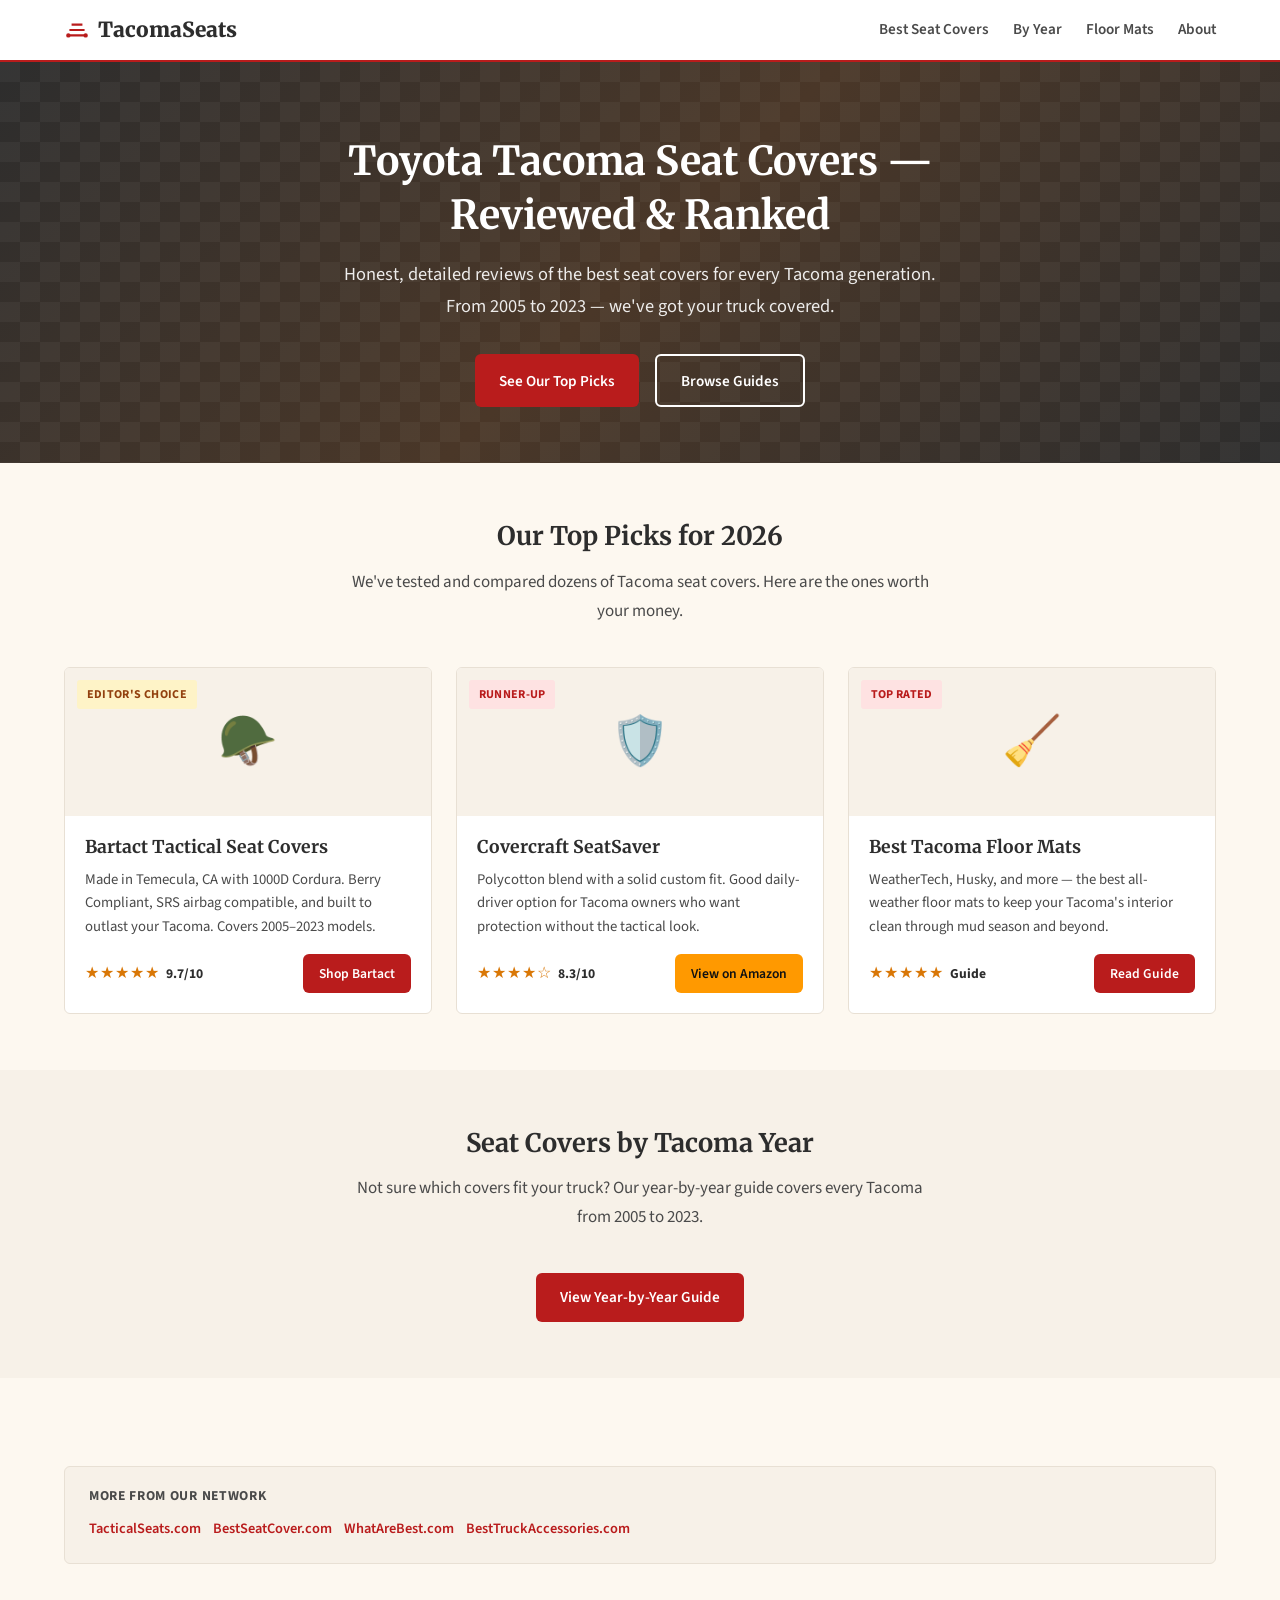
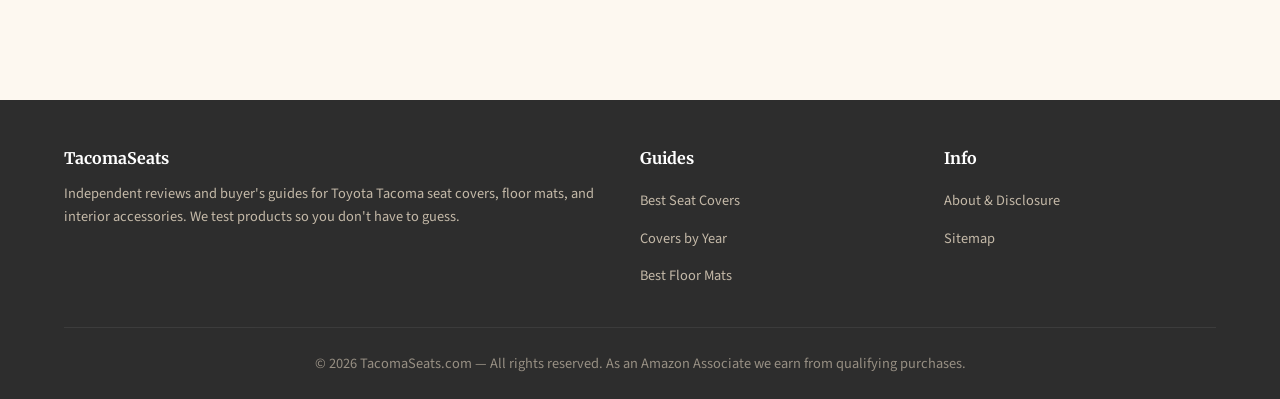
==== index.html @ e882f4e3 "Initial build: TacomaSeats.com - T2 Magazine template" ====
<!DOCTYPE html>
<html lang="en">
<head>
  <meta charset="UTF-8">
  <meta name="viewport" content="width=device-width, initial-scale=1.0">
  <title>Tacoma Seats — Best Seat Covers for Toyota Tacoma</title>
  <meta name="description" content="Find the best seat covers for your Toyota Tacoma. Expert reviews, year-by-year guides, and honest recommendations for 2005-2023 models.">
  <meta name="robots" content="index, follow">
  <link rel="canonical" href="https://tacomaseats.com/">
  <link rel="preconnect" href="https://fonts.googleapis.com">
  <link rel="preconnect" href="https://fonts.gstatic.com" crossorigin>
  <link href="https://fonts.googleapis.com/css2?family=Merriweather:wght@400;700;900&family=Source+Sans+Pro:wght@400;600;700&display=swap" rel="stylesheet">
  <link rel="stylesheet" href="css/style.css">

  <!-- Open Graph -->
  <meta property="og:title" content="Tacoma Seats — Best Seat Covers for Toyota Tacoma">
  <meta property="og:description" content="Expert reviews of the best seat covers for Toyota Tacoma. Honest buyer's guides for 2005-2023 models.">
  <meta property="og:type" content="website">
  <meta property="og:url" content="https://tacomaseats.com/">
  <meta property="og:site_name" content="Tacoma Seats">

  <!-- JSON-LD: WebSite -->
  <script type="application/ld+json">
  {
    "@context": "https://schema.org",
    "@type": "WebSite",
    "name": "Tacoma Seats",
    "url": "https://tacomaseats.com/",
    "description": "Expert reviews and buyer's guides for Toyota Tacoma seat covers and accessories.",
    "potentialAction": {
      "@type": "SearchAction",
      "target": "https://tacomaseats.com/?q={search_term_string}",
      "query-input": "required name=search_term_string"
    }
  }
  </script>

  <!-- JSON-LD: BreadcrumbList -->
  <script type="application/ld+json">
  {
    "@context": "https://schema.org",
    "@type": "BreadcrumbList",
    "itemListElement": [
      {
        "@type": "ListItem",
        "position": 1,
        "name": "Home",
        "item": "https://tacomaseats.com/"
      }
    ]
  }
  </script>
</head>
<body>

  <!-- Navbar -->
  <nav class="navbar" role="navigation" aria-label="Main navigation">
    <div class="container">
      <a href="/" class="navbar-brand">
        <svg xmlns="http://www.w3.org/2000/svg" viewBox="0 0 24 24" fill="none" stroke="currentColor" stroke-width="2"><path d="M5 17h14M5 12h14M7 7h10"/><circle cx="4" cy="17" r="1" fill="currentColor"/><circle cx="20" cy="17" r="1" fill="currentColor"/></svg>
        TacomaSeats
      </a>
      <button class="nav-toggle" aria-label="Toggle navigation" aria-expanded="false">
        <svg xmlns="http://www.w3.org/2000/svg" fill="none" viewBox="0 0 24 24" stroke="currentColor" stroke-width="2"><path stroke-linecap="round" stroke-linejoin="round" d="M4 6h16M4 12h16M4 18h16"/></svg>
      </button>
      <ul class="nav-links">
        <li><a href="best-tacoma-seat-covers.html">Best Seat Covers</a></li>
        <li><a href="tacoma-seat-covers-by-year.html">By Year</a></li>
        <li><a href="best-tacoma-floor-mats.html">Floor Mats</a></li>
        <li><a href="about.html">About</a></li>
      </ul>
    </div>
  </nav>

  <!-- Hero -->
  <section class="hero">
    <div class="container">
      <h1>Toyota Tacoma Seat Covers — Reviewed &amp; Ranked</h1>
      <p>Honest, detailed reviews of the best seat covers for every Tacoma generation. From 2005 to 2023 — we've got your truck covered.</p>
      <div class="hero-buttons">
        <a href="best-tacoma-seat-covers.html" class="btn btn-primary">See Our Top Picks</a>
        <a href="#featured" class="btn btn-outline">Browse Guides</a>
      </div>
    </div>
  </section>

  <!-- Featured Picks -->
  <section class="section" id="featured">
    <div class="container">
      <div class="section-header">
        <h2>Our Top Picks for 2026</h2>
        <p>We've tested and compared dozens of Tacoma seat covers. Here are the ones worth your money.</p>
      </div>
      <div class="card-grid">

        <!-- Card 1: Bartact -->
        <div class="card">
          <div class="card-image">
            <span class="card-badge card-badge-gold">Editor's Choice</span>
            🪖
          </div>
          <div class="card-body">
            <h3 class="card-title"><a href="best-tacoma-seat-covers.html">Bartact Tactical Seat Covers</a></h3>
            <p class="card-text">Made in Temecula, CA with 1000D Cordura. Berry Compliant, SRS airbag compatible, and built to outlast your Tacoma. Covers 2005–2023 models.</p>
            <div class="card-footer">
              <div class="rating">
                <span class="stars">★★★★★</span>
                <span class="rating-score">9.7/10</span>
              </div>
              <a href="https://bartact.com" class="btn btn-primary btn-sm" target="_blank" rel="noopener">Shop Bartact</a>
            </div>
          </div>
        </div>

        <!-- Card 2: Covercraft -->
        <div class="card">
          <div class="card-image">
            <span class="card-badge">Runner-Up</span>
            🛡️
          </div>
          <div class="card-body">
            <h3 class="card-title"><a href="best-tacoma-seat-covers.html#covercraft">Covercraft SeatSaver</a></h3>
            <p class="card-text">Polycotton blend with a solid custom fit. Good daily-driver option for Tacoma owners who want protection without the tactical look.</p>
            <div class="card-footer">
              <div class="rating">
                <span class="stars">★★★★☆</span>
                <span class="rating-score">8.3/10</span>
              </div>
              <a href="https://www.amazon.com/dp/B00KMMERLI?tag=brazenprodu01-20" class="btn btn-amazon btn-sm" target="_blank" rel="noopener nofollow">View on Amazon</a>
            </div>
          </div>
        </div>

        <!-- Card 3: Floor Mats -->
        <div class="card">
          <div class="card-image">
            <span class="card-badge">Top Rated</span>
            🧹
          </div>
          <div class="card-body">
            <h3 class="card-title"><a href="best-tacoma-floor-mats.html">Best Tacoma Floor Mats</a></h3>
            <p class="card-text">WeatherTech, Husky, and more — the best all-weather floor mats to keep your Tacoma's interior clean through mud season and beyond.</p>
            <div class="card-footer">
              <div class="rating">
                <span class="stars">★★★★★</span>
                <span class="rating-score">Guide</span>
              </div>
              <a href="best-tacoma-floor-mats.html" class="btn btn-primary btn-sm">Read Guide</a>
            </div>
          </div>
        </div>

      </div>
    </div>
  </section>

  <!-- Year Guide Teaser -->
  <section class="section" style="background: var(--color-sidebar-bg);">
    <div class="container">
      <div class="section-header">
        <h2>Seat Covers by Tacoma Year</h2>
        <p>Not sure which covers fit your truck? Our year-by-year guide covers every Tacoma from 2005 to 2023.</p>
      </div>
      <div style="text-align:center;">
        <a href="tacoma-seat-covers-by-year.html" class="btn btn-primary">View Year-by-Year Guide</a>
      </div>
    </div>
  </section>

  <!-- Cross-Links -->
  <section class="section">
    <div class="container">
      <div class="cross-links">
        <h4>More from Our Network</h4>
        <ul class="cross-links-list">
          <li><a href="https://tacticalseats.com" target="_blank" rel="noopener">TacticalSeats.com</a></li>
          <li><a href="https://bestseatcover.com" target="_blank" rel="noopener">BestSeatCover.com</a></li>
          <li><a href="https://whatarebest.com" target="_blank" rel="noopener">WhatAreBest.com</a></li>
          <li><a href="https://besttruckaccessories.com" target="_blank" rel="noopener">BestTruckAccessories.com</a></li>
        </ul>
      </div>
    </div>
  </section>

  <!-- Footer -->
  <footer class="footer">
    <div class="container">
      <div class="footer-grid">
        <div>
          <h4>TacomaSeats</h4>
          <p>Independent reviews and buyer's guides for Toyota Tacoma seat covers, floor mats, and interior accessories. We test products so you don't have to guess.</p>
        </div>
        <div>
          <h4>Guides</h4>
          <ul>
            <li><a href="best-tacoma-seat-covers.html">Best Seat Covers</a></li>
            <li><a href="tacoma-seat-covers-by-year.html">Covers by Year</a></li>
            <li><a href="best-tacoma-floor-mats.html">Best Floor Mats</a></li>
          </ul>
        </div>
        <div>
          <h4>Info</h4>
          <ul>
            <li><a href="about.html">About &amp; Disclosure</a></li>
            <li><a href="sitemap.xml">Sitemap</a></li>
          </ul>
        </div>
      </div>
      <div class="footer-bottom">
        <p>&copy; 2026 TacomaSeats.com — All rights reserved. As an Amazon Associate we earn from qualifying purchases.</p>
      </div>
    </div>
  </footer>

  <script src="js/main.js"></script>
</body>
</html>
---- css/style.css ----
/* T2 Magazine Template — TacomaSeats.com */
/* Fonts: Merriweather (headings) + Source Sans Pro (body) via Google Fonts */

*, *::before, *::after {
  box-sizing: border-box;
  margin: 0;
  padding: 0;
}

:root {
  --color-bg: #FDF8F0;
  --color-card: #FFFFFF;
  --color-heading: #2D2D2D;
  --color-body: #4A4A4A;
  --color-accent: #B91C1C;
  --color-accent-hover: #991B1B;
  --color-accent-light: #FEE2E2;
  --color-border: #E8E0D4;
  --color-footer-bg: #2D2D2D;
  --color-footer-text: #C4B9A8;
  --color-badge-bg: #FEE2E2;
  --color-badge-text: #B91C1C;
  --color-star: #D97706;
  --color-pros: #059669;
  --color-cons: #DC2626;
  --color-sidebar-bg: #F7F1E8;
  --font-body: 'Source Sans Pro', -apple-system, BlinkMacSystemFont, 'Segoe UI', sans-serif;
  --font-heading: 'Merriweather', Georgia, 'Times New Roman', serif;
  --max-width: 1200px;
  --content-width: 780px;
  --sidebar-width: 340px;
  --radius: 6px;
  --shadow: 0 1px 3px rgba(0,0,0,0.08);
  --shadow-md: 0 4px 8px rgba(0,0,0,0.1);
  --shadow-lg: 0 8px 20px rgba(0,0,0,0.12);
}

html {
  scroll-behavior: smooth;
  -webkit-text-size-adjust: 100%;
}

body {
  font-family: var(--font-body);
  color: var(--color-body);
  background: var(--color-bg);
  line-height: 1.75;
  font-size: 17px;
  -webkit-font-smoothing: antialiased;
}

h1, h2, h3, h4, h5, h6 {
  font-family: var(--font-heading);
  color: var(--color-heading);
  line-height: 1.35;
  font-weight: 700;
}

h1 { font-size: 2.1rem; margin-bottom: 1rem; }
h2 { font-size: 1.6rem; margin-bottom: 0.85rem; }
h3 { font-size: 1.25rem; margin-bottom: 0.65rem; }
h4 { font-size: 1.05rem; }

a {
  color: var(--color-accent);
  text-decoration: none;
  transition: color 0.2s;
}
a:hover { color: var(--color-accent-hover); }

img { max-width: 100%; height: auto; display: block; }

.container {
  max-width: var(--max-width);
  margin: 0 auto;
  padding: 0 1.5rem;
}

/* ─── NAVBAR ─── */
.navbar {
  background: var(--color-card);
  border-bottom: 2px solid var(--color-accent);
  position: sticky;
  top: 0;
  z-index: 100;
}
.navbar .container {
  display: flex;
  align-items: center;
  justify-content: space-between;
  height: 60px;
}
.navbar-brand {
  font-family: var(--font-heading);
  font-size: 1.3rem;
  font-weight: 900;
  color: var(--color-heading);
  display: flex;
  align-items: center;
  gap: 0.5rem;
}
.navbar-brand:hover { color: var(--color-heading); }
.navbar-brand svg {
  width: 26px;
  height: 26px;
  color: var(--color-accent);
}
.nav-links {
  display: flex;
  list-style: none;
  gap: 1.5rem;
  align-items: center;
}
.nav-links a {
  color: var(--color-body);
  font-size: 0.95rem;
  font-weight: 600;
  transition: color 0.2s;
}
.nav-links a:hover { color: var(--color-accent); }
.nav-toggle {
  display: none;
  background: none;
  border: none;
  cursor: pointer;
  padding: 0.5rem;
}
.nav-toggle svg {
  width: 24px;
  height: 24px;
  color: var(--color-heading);
}

/* ─── HERO ─── */
.hero {
  background: linear-gradient(135deg, #2D2D2D 0%, #4A3728 50%, #2D2D2D 100%);
  color: #fff;
  padding: 4.5rem 0 3.5rem;
  text-align: center;
  position: relative;
  overflow: hidden;
}
.hero::before {
  content: '';
  position: absolute;
  inset: 0;
  background: url("data:image/svg+xml,%3Csvg width='40' height='40' viewBox='0 0 40 40' xmlns='http://www.w3.org/2000/svg'%3E%3Cg fill='%23ffffff' fill-opacity='0.04'%3E%3Cpath d='M20 20h20v20H20zM0 0h20v20H0z'/%3E%3C/g%3E%3C/svg%3E");
}
.hero h1 {
  color: #fff;
  font-size: 2.5rem;
  max-width: 700px;
  margin: 0 auto 1rem;
  position: relative;
}
.hero p {
  font-size: 1.15rem;
  max-width: 600px;
  margin: 0 auto 2rem;
  opacity: 0.9;
  position: relative;
}
.hero-buttons {
  display: flex;
  gap: 1rem;
  justify-content: center;
  flex-wrap: wrap;
  position: relative;
}

/* ─── BUTTONS ─── */
.btn {
  display: inline-flex;
  align-items: center;
  gap: 0.4rem;
  padding: 0.7rem 1.5rem;
  border-radius: var(--radius);
  font-weight: 600;
  font-size: 0.95rem;
  transition: all 0.2s;
  cursor: pointer;
  border: none;
  text-decoration: none;
}
.btn-primary {
  background: var(--color-accent);
  color: #fff;
}
.btn-primary:hover {
  background: var(--color-accent-hover);
  color: #fff;
}
.btn-outline {
  border: 2px solid #fff;
  color: #fff;
  background: transparent;
}
.btn-outline:hover {
  background: rgba(255,255,255,0.1);
  color: #fff;
}
.btn-amazon {
  background: #FF9900;
  color: #111;
}
.btn-amazon:hover {
  background: #E88B00;
  color: #111;
}
.btn-sm {
  padding: 0.45rem 1rem;
  font-size: 0.85rem;
}

/* ─── MAGAZINE LAYOUT ─── */
.magazine-layout {
  display: grid;
  grid-template-columns: 1fr var(--sidebar-width);
  gap: 2.5rem;
  align-items: start;
}
.main-content {
  min-width: 0;
}

/* ─── SIDEBAR ─── */
.sidebar {
  position: sticky;
  top: 80px;
}
.sidebar-widget {
  background: var(--color-sidebar-bg);
  border: 1px solid var(--color-border);
  border-radius: var(--radius);
  padding: 1.5rem;
  margin-bottom: 1.5rem;
}
.sidebar-widget h3 {
  font-size: 1rem;
  margin-bottom: 0.75rem;
  padding-bottom: 0.5rem;
  border-bottom: 2px solid var(--color-accent);
  color: var(--color-heading);
}
.sidebar-widget ul {
  list-style: none;
  padding: 0;
}
.sidebar-widget li {
  padding: 0.4rem 0;
  border-bottom: 1px solid var(--color-border);
}
.sidebar-widget li:last-child { border-bottom: none; }
.sidebar-widget li a {
  color: var(--color-body);
  font-weight: 500;
  font-size: 0.9rem;
}
.sidebar-widget li a:hover { color: var(--color-accent); }

/* ─── SECTIONS ─── */
.section {
  padding: 3.5rem 0;
}
.section-header {
  text-align: center;
  margin-bottom: 2.5rem;
}
.section-header p {
  max-width: 600px;
  margin: 0.5rem auto 0;
  color: var(--color-body);
}

/* ─── CARDS ─── */
.card-grid {
  display: grid;
  grid-template-columns: repeat(auto-fill, minmax(300px, 1fr));
  gap: 1.5rem;
}
.card {
  background: var(--color-card);
  border: 1px solid var(--color-border);
  border-radius: var(--radius);
  overflow: hidden;
  transition: box-shadow 0.2s, transform 0.2s;
}
.card:hover {
  box-shadow: var(--shadow-md);
  transform: translateY(-2px);
}
.card-image {
  background: var(--color-sidebar-bg);
  padding: 2rem;
  text-align: center;
  font-size: 3rem;
  position: relative;
  min-height: 120px;
  display: flex;
  align-items: center;
  justify-content: center;
}
.card-badge {
  position: absolute;
  top: 0.75rem;
  left: 0.75rem;
  background: var(--color-badge-bg);
  color: var(--color-badge-text);
  font-size: 0.75rem;
  font-weight: 700;
  padding: 0.25rem 0.6rem;
  border-radius: 3px;
  text-transform: uppercase;
  letter-spacing: 0.03em;
}
.card-badge-gold {
  background: #FEF3C7;
  color: #92400E;
}
.card-body {
  padding: 1.25rem;
}
.card-title {
  font-size: 1.1rem;
  margin-bottom: 0.5rem;
}
.card-title a { color: var(--color-heading); }
.card-title a:hover { color: var(--color-accent); }
.card-text {
  font-size: 0.92rem;
  margin-bottom: 1rem;
  line-height: 1.6;
}
.card-footer {
  display: flex;
  align-items: center;
  justify-content: space-between;
  gap: 0.75rem;
  flex-wrap: wrap;
}

/* ─── RATINGS ─── */
.rating {
  display: flex;
  align-items: center;
  gap: 0.4rem;
}
.stars {
  color: var(--color-star);
  font-size: 1rem;
  letter-spacing: 1px;
}
.rating-score {
  font-weight: 700;
  font-size: 0.85rem;
  color: var(--color-heading);
}

/* ─── PRODUCT REVIEW BLOCKS ─── */
.product-review {
  background: var(--color-card);
  border: 1px solid var(--color-border);
  border-radius: var(--radius);
  padding: 2rem;
  margin-bottom: 2rem;
}
.product-review.featured {
  border-left: 4px solid var(--color-accent);
}
.product-header {
  display: flex;
  align-items: flex-start;
  gap: 1.5rem;
  margin-bottom: 1.25rem;
}
.product-icon {
  font-size: 2.5rem;
  flex-shrink: 0;
  background: var(--color-sidebar-bg);
  width: 70px;
  height: 70px;
  display: flex;
  align-items: center;
  justify-content: center;
  border-radius: var(--radius);
}
.product-info { flex: 1; }
.product-info h3 {
  margin-bottom: 0.25rem;
}
.product-meta {
  font-size: 0.85rem;
  color: var(--color-body);
  opacity: 0.8;
}
.product-description {
  margin-bottom: 1.25rem;
  line-height: 1.75;
}
.pros-cons {
  display: grid;
  grid-template-columns: 1fr 1fr;
  gap: 1.25rem;
  margin-bottom: 1.25rem;
}
.pros h4, .cons h4 {
  font-family: var(--font-body);
  font-size: 0.9rem;
  font-weight: 700;
  text-transform: uppercase;
  letter-spacing: 0.05em;
  margin-bottom: 0.5rem;
}
.pros h4 { color: var(--color-pros); }
.cons h4 { color: var(--color-cons); }
.pros ul, .cons ul {
  list-style: none;
  padding: 0;
}
.pros li, .cons li {
  padding: 0.3rem 0;
  font-size: 0.9rem;
  padding-left: 1.2rem;
  position: relative;
}
.pros li::before {
  content: '✓';
  position: absolute;
  left: 0;
  color: var(--color-pros);
  font-weight: 700;
}
.cons li::before {
  content: '✗';
  position: absolute;
  left: 0;
  color: var(--color-cons);
  font-weight: 700;
}
.product-cta {
  display: flex;
  align-items: center;
  gap: 1rem;
  flex-wrap: wrap;
}

/* ─── BREADCRUMBS ─── */
.breadcrumbs {
  padding: 1rem 0;
  font-size: 0.85rem;
}
.breadcrumbs ol {
  list-style: none;
  display: flex;
  flex-wrap: wrap;
  gap: 0.3rem;
}
.breadcrumbs li::after {
  content: '›';
  margin-left: 0.3rem;
  color: var(--color-body);
  opacity: 0.5;
}
.breadcrumbs li:last-child::after { content: ''; }
.breadcrumbs a { color: var(--color-body); }
.breadcrumbs a:hover { color: var(--color-accent); }

/* ─── ARTICLE CONTENT ─── */
.article-content h2 {
  margin-top: 2.5rem;
  padding-top: 1.5rem;
  border-top: 1px solid var(--color-border);
}
.article-content h2:first-child {
  margin-top: 0;
  padding-top: 0;
  border-top: none;
}
.article-content p {
  margin-bottom: 1.25rem;
}
.article-content ul, .article-content ol {
  margin-bottom: 1.25rem;
  padding-left: 1.5rem;
}
.article-content li {
  margin-bottom: 0.4rem;
}

/* ─── FAQ ─── */
.faq-section {
  margin-top: 2.5rem;
}
.faq-item {
  border-bottom: 1px solid var(--color-border);
  padding: 1rem 0;
}
.faq-item summary {
  font-family: var(--font-heading);
  font-weight: 700;
  font-size: 1.05rem;
  color: var(--color-heading);
  cursor: pointer;
  list-style: none;
  display: flex;
  justify-content: space-between;
  align-items: center;
}
.faq-item summary::after {
  content: '+';
  font-size: 1.3rem;
  color: var(--color-accent);
  font-weight: 700;
  flex-shrink: 0;
  margin-left: 1rem;
}
.faq-item[open] summary::after { content: '−'; }
.faq-item summary::-webkit-details-marker { display: none; }
.faq-answer {
  padding-top: 0.75rem;
  line-height: 1.7;
}

/* ─── YEAR TABLE ─── */
.year-table {
  width: 100%;
  border-collapse: collapse;
  margin: 1.5rem 0;
  background: var(--color-card);
  border-radius: var(--radius);
  overflow: hidden;
  border: 1px solid var(--color-border);
}
.year-table th, .year-table td {
  padding: 0.75rem 1rem;
  text-align: left;
  border-bottom: 1px solid var(--color-border);
  font-size: 0.92rem;
}
.year-table th {
  background: var(--color-sidebar-bg);
  font-family: var(--font-heading);
  font-weight: 700;
  color: var(--color-heading);
  font-size: 0.85rem;
  text-transform: uppercase;
  letter-spacing: 0.03em;
}
.year-table tr:last-child td { border-bottom: none; }
.year-table tr:hover td { background: var(--color-sidebar-bg); }

/* ─── FOOTER ─── */
.footer {
  background: var(--color-footer-bg);
  color: var(--color-footer-text);
  padding: 3rem 0 1.5rem;
  margin-top: 3rem;
}
.footer-grid {
  display: grid;
  grid-template-columns: 2fr 1fr 1fr;
  gap: 2rem;
  margin-bottom: 2rem;
}
.footer h4 {
  color: #fff;
  font-size: 1rem;
  margin-bottom: 0.75rem;
}
.footer p {
  font-size: 0.9rem;
  line-height: 1.6;
}
.footer ul {
  list-style: none;
  padding: 0;
}
.footer li { padding: 0.25rem 0; }
.footer a {
  color: var(--color-footer-text);
  font-size: 0.9rem;
}
.footer a:hover { color: #fff; }
.footer-bottom {
  border-top: 1px solid rgba(255,255,255,0.1);
  padding-top: 1.5rem;
  text-align: center;
  font-size: 0.8rem;
  opacity: 0.7;
}

/* ─── CROSS-LINKS BAR ─── */
.cross-links {
  background: var(--color-sidebar-bg);
  border: 1px solid var(--color-border);
  border-radius: var(--radius);
  padding: 1.25rem 1.5rem;
  margin: 2rem 0;
}
.cross-links h4 {
  font-family: var(--font-body);
  font-size: 0.85rem;
  text-transform: uppercase;
  letter-spacing: 0.05em;
  color: var(--color-body);
  margin-bottom: 0.5rem;
}
.cross-links-list {
  display: flex;
  flex-wrap: wrap;
  gap: 0.75rem;
  list-style: none;
  padding: 0;
}
.cross-links-list a {
  font-size: 0.9rem;
  font-weight: 600;
}

/* ─── DISCLOSURE BOX ─── */
.disclosure-box {
  background: var(--color-accent-light);
  border: 1px solid var(--color-accent);
  border-radius: var(--radius);
  padding: 1rem 1.25rem;
  font-size: 0.85rem;
  margin-bottom: 2rem;
  line-height: 1.6;
}

/* ─── RESPONSIVE ─── */
@media (max-width: 900px) {
  .magazine-layout {
    grid-template-columns: 1fr;
  }
  .sidebar {
    position: static;
  }
  .footer-grid {
    grid-template-columns: 1fr;
  }
  .pros-cons {
    grid-template-columns: 1fr;
  }
}

@media (max-width: 640px) {
  .nav-links { display: none; }
  .nav-links.active {
    display: flex;
    flex-direction: column;
    position: absolute;
    top: 60px;
    left: 0;
    right: 0;
    background: var(--color-card);
    padding: 1rem 1.5rem;
    border-bottom: 2px solid var(--color-accent);
    box-shadow: var(--shadow-md);
    gap: 0;
  }
  .nav-links.active li { padding: 0.6rem 0; }
  .nav-toggle { display: block; }
  .hero h1 { font-size: 1.75rem; }
  .hero { padding: 3rem 0 2.5rem; }
  h1 { font-size: 1.6rem; }
  h2 { font-size: 1.3rem; }
  .product-header { flex-direction: column; }
  .card-grid { grid-template-columns: 1fr; }
}
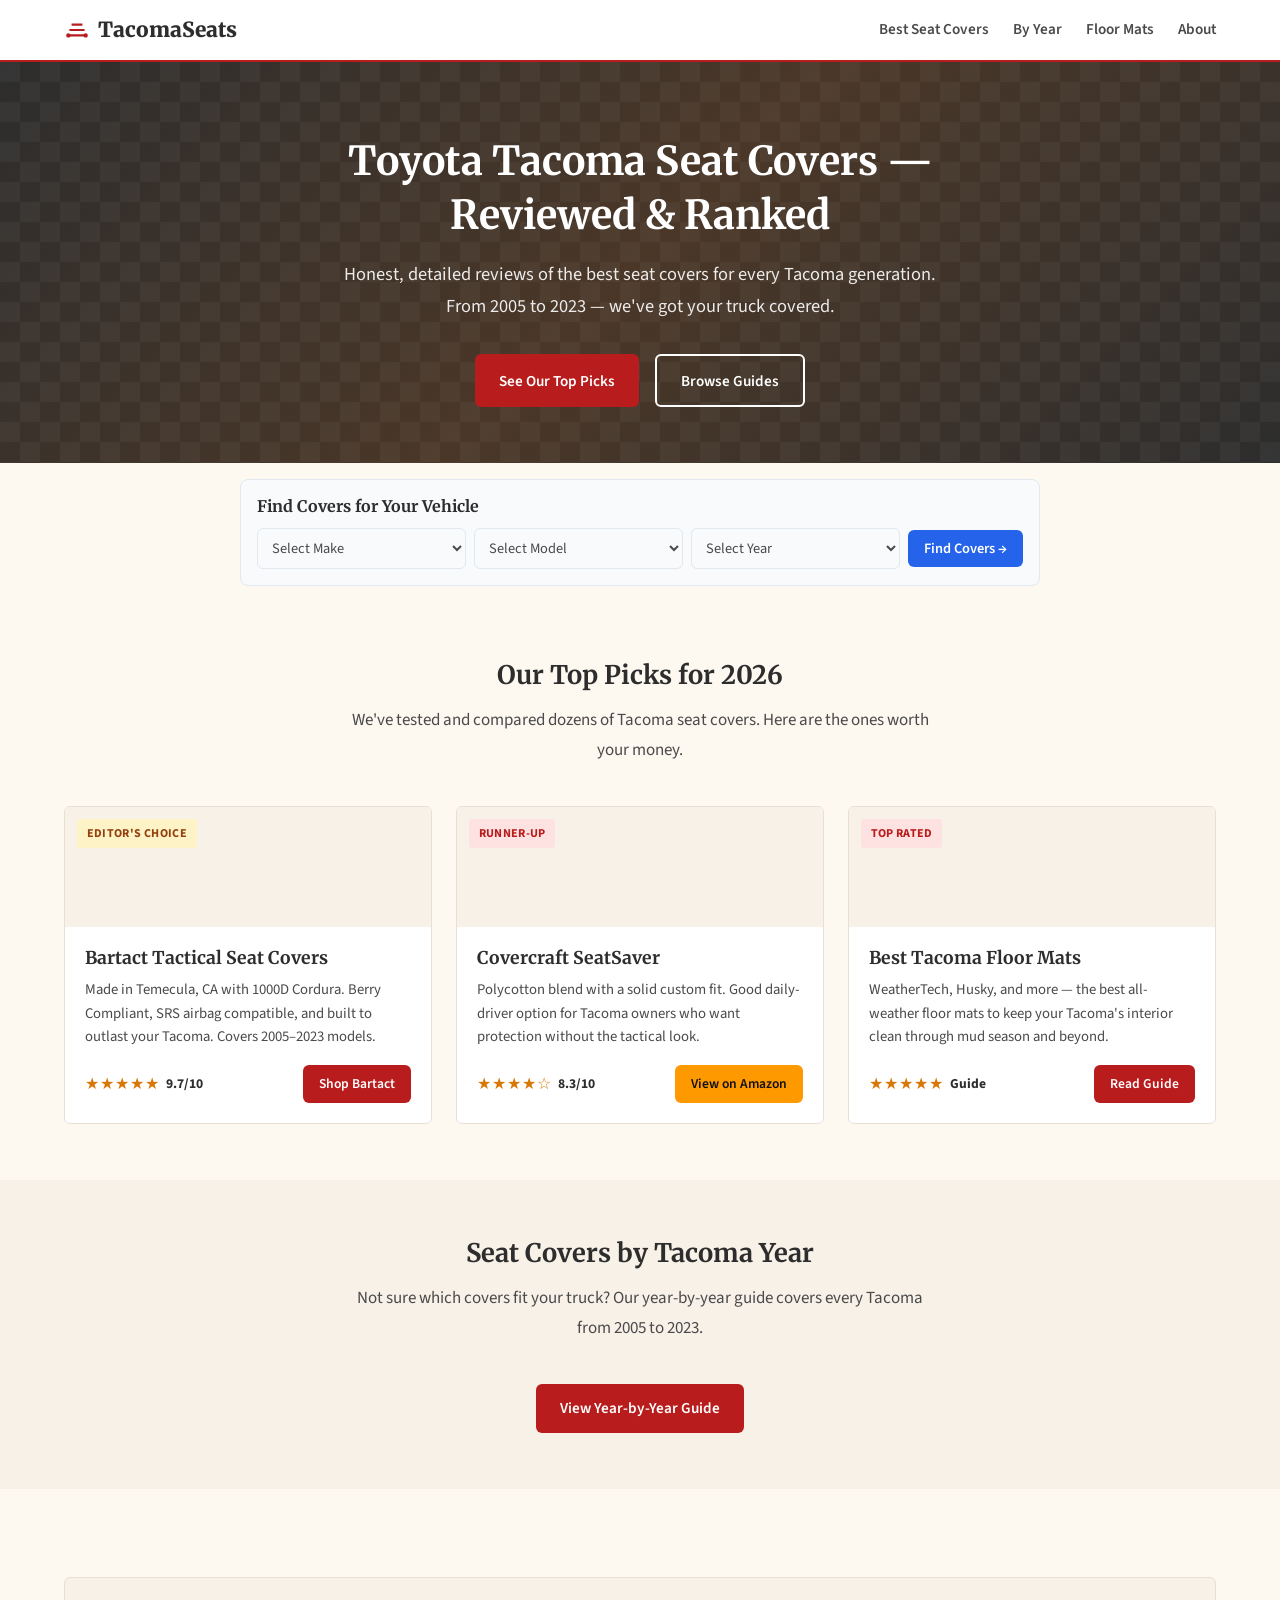
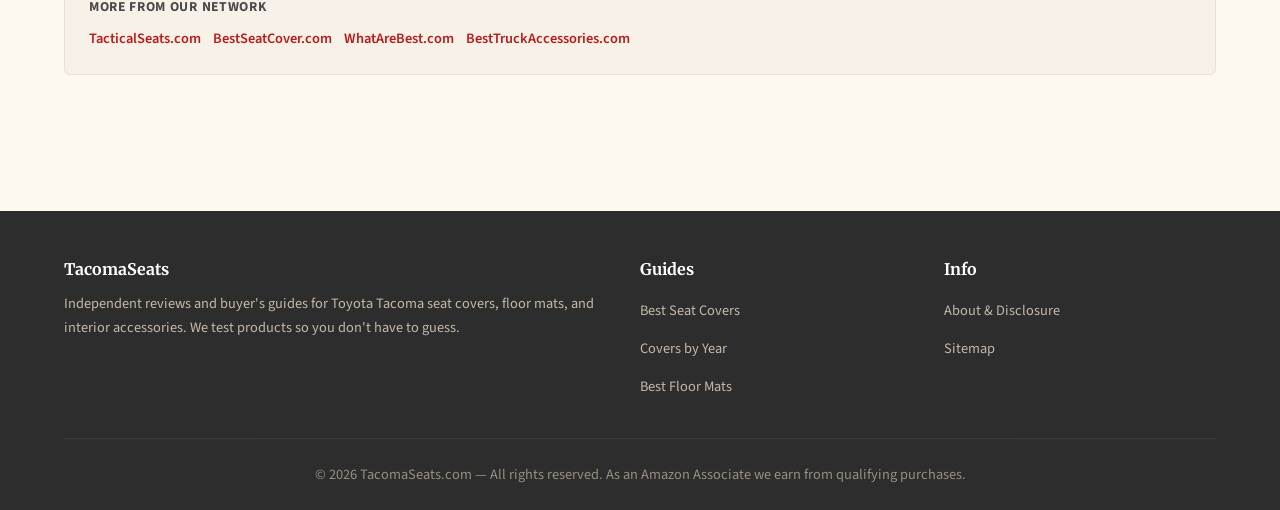
==== commit 4514ed8a: "Mobile UX overhaul: compact cards, accordion reviews, sticky jump nav, vehicle finder, collapsible s" ====
--- a/index.html
+++ b/index.html
@@ -84,6 +84,16 @@
     </div>
   </section>
 
+<div class="vehicle-finder">
+  <h3>Find Covers for Your Vehicle</h3>
+  <div class="vehicle-finder-form">
+    <select id="vf-make" aria-label="Select Make"><option value="">Select Make</option><option value="Jeep">Jeep</option><option value="Toyota">Toyota</option><option value="Ford">Ford</option></select>
+    <select id="vf-model" aria-label="Select Model"><option value="">Select Model</option></select>
+    <select id="vf-year" aria-label="Select Year"><option value="">Select Year</option></select>
+    <button type="button" id="vf-go">Find Covers &rarr;</button>
+  </div>
+</div>
+
   <!-- Featured Picks -->
   <section class="section" id="featured">
     <div class="container">
@@ -95,10 +105,7 @@
 
         <!-- Card 1: Bartact -->
         <div class="card">
-          <div class="card-image">
-            <span class="card-badge card-badge-gold">Editor's Choice</span>
-            🪖
-          </div>
+          <div class="card-image"><span class="card-badge card-badge-gold">Editor's Choice</span></div>
           <div class="card-body">
             <h3 class="card-title"><a href="best-tacoma-seat-covers.html">Bartact Tactical Seat Covers</a></h3>
             <p class="card-text">Made in Temecula, CA with 1000D Cordura. Berry Compliant, SRS airbag compatible, and built to outlast your Tacoma. Covers 2005–2023 models.</p>
@@ -114,10 +121,7 @@
 
         <!-- Card 2: Covercraft -->
         <div class="card">
-          <div class="card-image">
-            <span class="card-badge">Runner-Up</span>
-            🛡️
-          </div>
+          <div class="card-image"><span class="card-badge">Runner-Up</span></div>
           <div class="card-body">
             <h3 class="card-title"><a href="best-tacoma-seat-covers.html#covercraft">Covercraft SeatSaver</a></h3>
             <p class="card-text">Polycotton blend with a solid custom fit. Good daily-driver option for Tacoma owners who want protection without the tactical look.</p>
@@ -133,10 +137,7 @@
 
         <!-- Card 3: Floor Mats -->
         <div class="card">
-          <div class="card-image">
-            <span class="card-badge">Top Rated</span>
-            🧹
-          </div>
+          <div class="card-image"><span class="card-badge">Top Rated</span></div>
           <div class="card-body">
             <h3 class="card-title"><a href="best-tacoma-floor-mats.html">Best Tacoma Floor Mats</a></h3>
             <p class="card-text">WeatherTech, Husky, and more — the best all-weather floor mats to keep your Tacoma's interior clean through mud season and beyond.</p>
--- a/css/style.css
+++ b/css/style.css
@@ -668,3 +668,384 @@
   .product-header { flex-direction: column; }
   .card-grid { grid-template-columns: 1fr; }
 }
+
+
+/* ═══════════════════════════════════════════════
+   MOBILE UX OVERHAUL — Compact Cards, Accordions,
+   Sticky Nav, Collapsible Sections, Vehicle Finder
+   ═══════════════════════════════════════════════ */
+
+/* ── Accordion Review Cards (mobile compact) ── */
+.review-compact-summary {
+  display: none;
+}
+.review-detail-toggle {
+  display: none;
+}
+
+/* ── Sticky Jump Nav ── */
+.sticky-jump-nav {
+  display: none;
+  position: sticky;
+  top: 60px;
+  z-index: 90;
+  background: inherit;
+  border-bottom: 1px solid rgba(128,128,128,0.2);
+  overflow-x: auto;
+  -webkit-overflow-scrolling: touch;
+  scrollbar-width: none;
+  padding: 8px 12px;
+  gap: 6px;
+  white-space: nowrap;
+}
+.sticky-jump-nav::-webkit-scrollbar { display: none; }
+.sticky-jump-nav .jump-pill {
+  display: inline-block;
+  padding: 5px 12px;
+  border-radius: 100px;
+  font-size: 0.78rem;
+  font-weight: 600;
+  text-decoration: none;
+  white-space: nowrap;
+  transition: all 0.2s;
+  border: 1.5px solid rgba(128,128,128,0.3);
+}
+
+/* ── Collapsible Sections ── */
+.collapsible-header {
+  cursor: pointer;
+  display: flex;
+  align-items: center;
+  justify-content: space-between;
+  user-select: none;
+  -webkit-user-select: none;
+}
+.collapsible-header::after {
+  content: '▼';
+  font-size: 0.7rem;
+  transition: transform 0.2s;
+  margin-left: 8px;
+  flex-shrink: 0;
+}
+.collapsible-header.expanded::after {
+  transform: rotate(180deg);
+}
+.collapsible-body {
+  overflow: hidden;
+  transition: max-height 0.3s ease;
+}
+.collapsible-body.collapsed {
+  max-height: 0 !important;
+  overflow: hidden;
+}
+
+/* ── Vehicle Finder ── */
+.vehicle-finder {
+  display: none;
+  padding: 16px;
+  border-radius: 8px;
+  margin: 16px auto;
+  max-width: 800px;
+}
+.vehicle-finder h3 {
+  font-size: 1rem;
+  margin-bottom: 10px;
+}
+.vehicle-finder-form {
+  display: flex;
+  gap: 8px;
+  flex-wrap: wrap;
+  align-items: center;
+}
+.vehicle-finder-form select {
+  flex: 1;
+  min-width: 120px;
+  padding: 8px 10px;
+  border-radius: 6px;
+  font-size: 0.9rem;
+  border: 1.5px solid rgba(128,128,128,0.3);
+  background: inherit;
+  color: inherit;
+  font-family: inherit;
+  appearance: auto;
+}
+.vehicle-finder-form button {
+  padding: 8px 16px;
+  border-radius: 6px;
+  font-weight: 600;
+  font-size: 0.9rem;
+  border: none;
+  cursor: pointer;
+  white-space: nowrap;
+  font-family: inherit;
+}
+
+/* ── FAQ Accordion ── */
+.faq-toggle-body {
+  overflow: hidden;
+  transition: max-height 0.3s ease;
+}
+.faq-toggle-body.collapsed {
+  max-height: 0 !important;
+}
+
+@media (max-width: 768px) {
+  /* ── Base Typography Tightening ── */
+  body { font-size: 15px !important; }
+  h1 { font-size: 1.55rem !important; }
+  h2 { font-size: 1.25rem !important; }
+  h3 { font-size: 1.05rem !important; }
+  h4 { font-size: 0.95rem !important; }
+
+  /* ── Section Spacing Reduction ── */
+  .section, .container { padding-top: 1.5rem !important; padding-bottom: 1.5rem !important; }
+  .section-header { margin-bottom: 1.25rem !important; }
+
+  /* ── Hero Compact ── */
+  .hero { padding: 2rem 1rem 1.5rem !important; }
+  .hero h1 { font-size: 1.6rem !important; margin-bottom: 0.5rem !important; }
+  .hero p { font-size: 0.92rem !important; margin-bottom: 1rem !important; }
+  .page-hero { padding: 1.5rem 1rem 1.25rem !important; }
+  .page-hero h1 { font-size: 1.5rem !important; }
+  .page-hero p, .page-hero .subtitle { font-size: 0.9rem !important; }
+
+  /* ── Card Compact ── */
+  .card-body, .card { padding: 12px !important; }
+  .card-image { height: 100px !important; font-size: 2rem !important; }
+  .card-text { font-size: 0.85rem !important; margin-bottom: 0.5rem !important; }
+  .review-card { padding: 12px !important; padding-top: 20px !important; margin-bottom: 1rem !important; }
+  .review-header { gap: 0.75rem !important; margin-bottom: 0.75rem !important; }
+  .review-image { display: none !important; }
+  .review-body p { font-size: 0.88rem !important; }
+  .product-card { padding: 12px !important; margin-bottom: 1rem !important; }
+
+  /* ── Remove Emoji Placeholders ── */
+  .card-image:not(:has(img)):not(:has(svg)) {
+    height: 0 !important;
+    min-height: 0 !important;
+    padding: 0 !important;
+    overflow: hidden;
+  }
+
+  /* ── Pros/Cons Compact ── */
+  .pros-cons { gap: 0.5rem !important; margin: 0.5rem 0 !important; }
+  .pros, .cons { padding: 8px !important; }
+  .pros li, .cons li { font-size: 0.85rem !important; }
+
+  /* ── Accordion Review Cards ── */
+  .review-compact-summary {
+    display: flex !important;
+    align-items: center;
+    gap: 10px;
+    padding: 0;
+  }
+  .review-compact-summary .compact-rank {
+    width: 28px;
+    height: 28px;
+    border-radius: 50%;
+    display: flex;
+    align-items: center;
+    justify-content: center;
+    font-weight: 800;
+    font-size: 0.85rem;
+    flex-shrink: 0;
+    color: #fff;
+  }
+  .review-compact-summary .compact-info {
+    flex: 1;
+    min-width: 0;
+  }
+  .review-compact-summary .compact-name {
+    font-weight: 700;
+    font-size: 0.95rem;
+    line-height: 1.2;
+    display: flex;
+    align-items: center;
+    gap: 6px;
+    flex-wrap: wrap;
+  }
+  .review-compact-summary .compact-stars {
+    font-size: 0.8rem;
+    letter-spacing: 0.5px;
+  }
+  .review-compact-summary .compact-oneliner {
+    font-size: 0.82rem;
+    opacity: 0.8;
+    line-height: 1.3;
+    margin-top: 2px;
+  }
+  .review-compact-summary .compact-cta-row {
+    display: flex;
+    align-items: center;
+    gap: 6px;
+    flex-shrink: 0;
+  }
+  .review-compact-summary .compact-price {
+    font-weight: 700;
+    font-size: 0.85rem;
+    white-space: nowrap;
+  }
+  .review-compact-summary .compact-cta {
+    padding: 6px 12px;
+    border-radius: 6px;
+    font-size: 0.78rem;
+    font-weight: 600;
+    text-decoration: none;
+    white-space: nowrap;
+  }
+  .review-detail-toggle {
+    display: block !important;
+    background: none;
+    border: none;
+    font-size: 0.82rem;
+    font-weight: 600;
+    cursor: pointer;
+    padding: 8px 0 0;
+    width: 100%;
+    text-align: left;
+    font-family: inherit;
+  }
+  .review-detail-toggle::after {
+    content: ' ▼';
+    font-size: 0.7rem;
+  }
+  .review-detail-toggle.expanded::after {
+    content: ' ▲';
+  }
+  .review-detail-body {
+    overflow: hidden;
+    transition: max-height 0.3s ease;
+  }
+  .review-detail-body.collapsed {
+    max-height: 0 !important;
+    overflow: hidden;
+  }
+
+  /* Hide original rank badge on mobile (we show compact rank) */
+  .review-rank { display: none !important; }
+  .product-rank { display: none !important; }
+
+  /* ── Sticky Jump Nav ── */
+  .sticky-jump-nav {
+    display: flex !important;
+  }
+
+  /* ── Vehicle Finder ── */
+  .vehicle-finder {
+    display: block !important;
+  }
+  .vehicle-finder-form {
+    flex-direction: column;
+  }
+  .vehicle-finder-form select,
+  .vehicle-finder-form button {
+    width: 100%;
+  }
+
+  /* ── CTA Buttons Full Width ── */
+  .review-cta .btn,
+  .product-cta .btn,
+  .btn-amazon,
+  .btn-bartact,
+  .product-card .btn-amazon,
+  .product-card .btn-bartact,
+  .cta-row .btn,
+  .review-cta a,
+  .product-card a[class*="btn"] {
+    display: block !important;
+    width: 100% !important;
+    text-align: center !important;
+    box-sizing: border-box !important;
+  }
+
+  /* ── Footer Compact ── */
+  .footer, .site-footer { padding: 1.5rem 1rem 1rem !important; }
+  .footer p, .footer li, .site-footer p, .site-footer li,
+  .footer-col p, .footer-col a { font-size: 0.8rem !important; }
+  .footer h4, .footer-col h4 { font-size: 0.9rem !important; margin-bottom: 0.5rem !important; }
+  .footer-bottom { padding-top: 0.75rem !important; }
+  .footer-grid, .footer-inner { gap: 1rem !important; }
+
+  /* ── Guide/Buying Section Collapsed ── */
+  .guide-section { padding: 12px !important; margin-bottom: 1rem !important; }
+  .guide-section p, .guide-section li { font-size: 0.88rem !important; }
+
+  /* ── Table Compact ── */
+  .comparison-table, .cmp-table { font-size: 0.8rem !important; }
+  .comparison-table th, .comparison-table td,
+  .cmp-table th, .cmp-table td { padding: 0.5rem 0.6rem !important; }
+
+  /* ── Network Links Compact ── */
+  .network-links { font-size: 0.75rem !important; padding: 0.8rem !important; }
+  .cross-links-box { padding: 0.8rem 1rem !important; font-size: 0.85rem !important; }
+
+  /* ── Disclosure Compact ── */
+  .disclosure, .disclosure-box, .affiliate-notice, .affiliate-disclosure { 
+    font-size: 0.8rem !important; 
+    padding: 8px 10px !important; 
+  }
+
+  /* ── TOC Compact ── */
+  .toc { padding: 10px 12px !important; margin-bottom: 1rem !important; }
+  .toc li { font-size: 0.85rem !important; }
+
+  /* ── Featured Bar Compact ── */
+  .featured-bar { padding: 8px 10px !important; font-size: 0.85rem !important; }
+
+  /* ── Verdict Box Compact ── */
+  .verdict-box { padding: 12px !important; }
+
+  /* ── Brand Section Compact ── */
+  .brand-section { padding: 12px !important; }
+  .brand-card { padding: 10px !important; }
+  .brand-card p { font-size: 0.82rem !important; }
+}
+
+/* Desktop: show vehicle finder inline */
+@media (min-width: 769px) {
+  .vehicle-finder {
+    display: block !important;
+  }
+  .vehicle-finder-form {
+    flex-wrap: nowrap;
+  }
+  .sticky-jump-nav {
+    display: flex !important;
+  }
+}
+
+
+/* ── Theme-specific overrides ── */
+.sticky-jump-nav {
+  background: #F8FAFC;
+}
+.sticky-jump-nav .jump-pill {
+  background: #EFF6FF;
+  color: #2563EB;
+}
+.sticky-jump-nav .jump-pill:hover,
+.sticky-jump-nav .jump-pill.active {
+  background: #2563EB;
+  color: #fff;
+}
+.vehicle-finder {
+  background: #F8FAFC;
+  border: 1.5px solid #E2E8F0;
+}
+.vehicle-finder-form select {
+  background: #F8FAFC;
+  border-color: #E2E8F0;
+}
+.vehicle-finder-form button {
+  background: #2563EB;
+  color: #fff;
+}
+.review-detail-toggle {
+  color: var(--color-accent, #2563EB);
+}
+.review-compact-summary .compact-rank {
+  background: var(--color-accent, #2563EB);
+}
+.review-compact-summary .compact-stars {
+  color: #F59E0B;
+}
